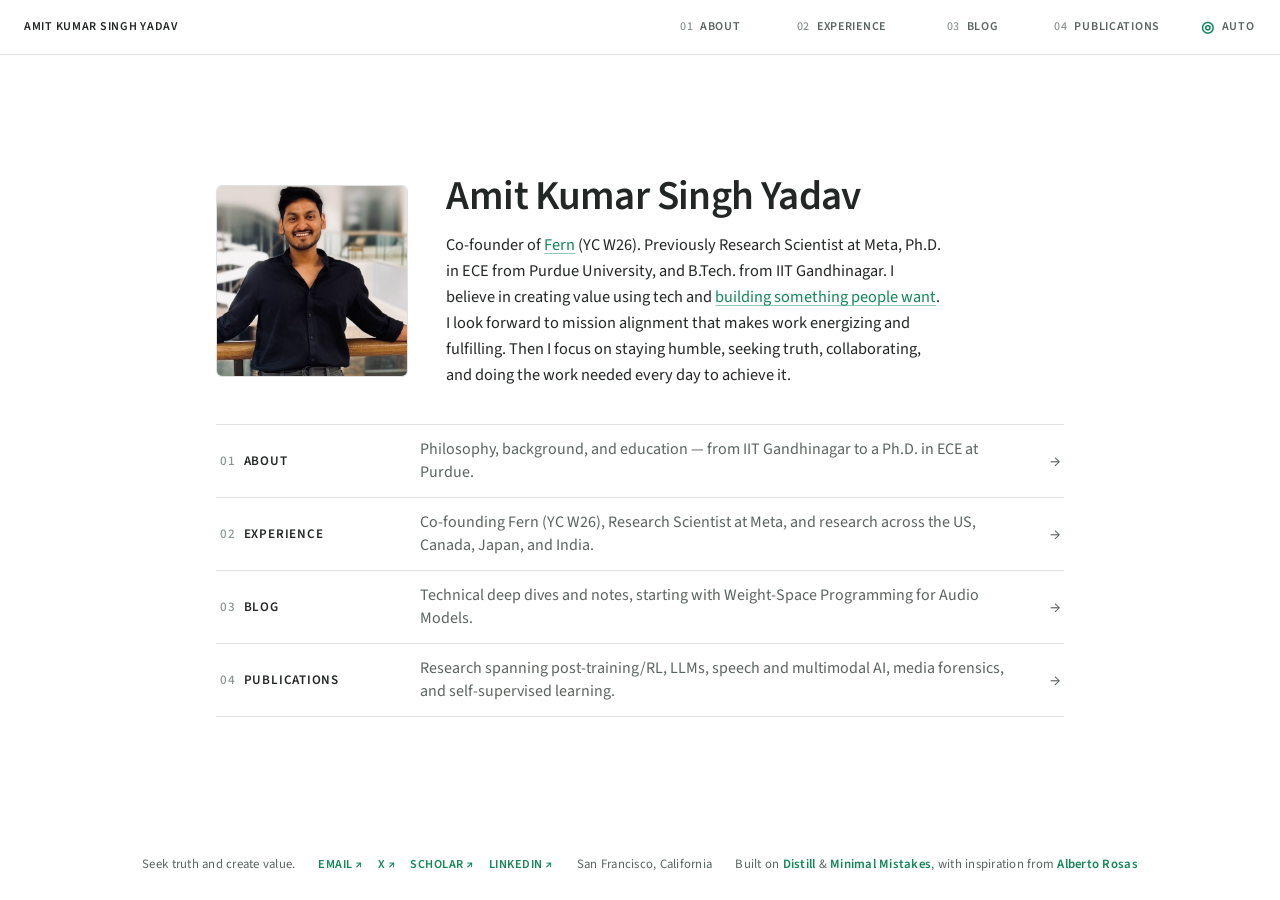
==== index.html @ 8ff2a00b "Update footer credit to Distill & Minimal Mistakes with inspiration from Alberto Rosas" ====
<!DOCTYPE html>
<html lang="en">
<head>
  <meta charset="UTF-8">
  <meta name="viewport" content="width=device-width, initial-scale=1">
  <title>Amit Kumar Singh Yadav</title>
  <meta name="description" content="Co-founder of Fern (YC W26). Previously Research Scientist at Meta, Ph.D. in ECE from Purdue University, and B.Tech. from IIT Gandhinagar.">
  <link rel="preconnect" href="https://fonts.googleapis.com">
  <link rel="preconnect" href="https://fonts.gstatic.com" crossorigin>
  <link rel="stylesheet" href="https://fonts.googleapis.com/css2?family=Source+Sans+3:ital,wght@0,300..700;1,300..700&display=swap">
  <link rel="stylesheet" href="/assets/site.css?v=8">
  <script>
    (() => {
      const root = document.documentElement;
      try {
        localStorage.removeItem('amit-theme');
        localStorage.removeItem('theme');
        const stored = sessionStorage.getItem('amit-theme-mode');
        const mode = stored === 'light' || stored === 'dark' ? stored : 'auto';
        const theme = mode === 'auto'
          ? matchMedia('(prefers-color-scheme: dark)').matches ? 'dark' : 'light'
          : mode;
        root.dataset.theme = theme;
        root.dataset.themeMode = mode;
        root.style.colorScheme = theme;
      } catch (_) {
        const theme = matchMedia('(prefers-color-scheme: dark)').matches ? 'dark' : 'light';
        root.dataset.theme = theme;
        root.dataset.themeMode = 'auto';
      }
      const h = location.hash;
      if (h === '#about' || h === '#education') location.replace('/about/' + (h === '#education' ? '#education' : ''));
      else if (h === '#experience') location.replace('/experience/');
      else if (h === '#blog') location.replace('/blog/');
      else if (h === '#publications') location.replace('/publications/');
    })();
  </script>
</head>
<body>
  <a class="skip-link" href="#main-content">Skip to content</a>

  <main id="main-content" class="home-page">
    <nav class="in-page-nav" aria-label="Primary navigation">
      <div class="nav-index-slot">
        <span>AMIT KUMAR SINGH YADAV</span>
      </div>
      <div class="in-page-links">
        <a href="/about/"><span>01</span> ABOUT</a>
        <a href="/experience/"><span>02</span> EXPERIENCE</a>
        <a href="/blog/"><span>03</span> BLOG</a>
        <a href="/publications/"><span>04</span> PUBLICATIONS</a>
      </div>
      <button class="theme-toggle" id="theme-toggle" type="button" aria-label="Choose color theme (Auto, Light, Dark)">
        <span aria-hidden="true">◎</span>
        <span id="theme-label">AUTO</span>
      </button>
    </nav>

    <section class="home-hero">
      <div class="home-hero-copy">
        <div class="home-hero-top">
          <img class="home-portrait" src="/images/profile.jpg" alt="Amit Kumar Singh Yadav" width="600" height="600">
          <div class="home-hero-intro">
            <h1>Amit Kumar Singh Yadav</h1>
            <p>
              Co-founder of <a href="https://www.fern.bot" target="_blank" rel="noreferrer">Fern</a> (YC W26). Previously Research Scientist at Meta, Ph.D. in ECE from Purdue University, and B.Tech. from IIT Gandhinagar. I believe in creating value using tech and <a href="https://www.ycombinator.com/library/8g-how-to-get-startup-ideas" target="_blank" rel="noreferrer">building something people want</a>. I look forward to mission alignment that makes work energizing and fulfilling. Then I focus on staying humble, seeking truth, collaborating, and doing the work needed every day to achieve it.
            </p>
          </div>
        </div>

        <nav class="home-link-list" aria-label="Explore the site">
          <a href="/about/">
            <span class="home-link-title"><span>01</span> ABOUT</span>
            <span class="home-link-description">Philosophy, background, and education — from IIT Gandhinagar to a Ph.D. in ECE at Purdue.</span>
            <span class="home-link-arrow" aria-hidden="true">→</span>
          </a>
          <a href="/experience/">
            <span class="home-link-title"><span>02</span> EXPERIENCE</span>
            <span class="home-link-description">Co-founding Fern (YC W26), Research Scientist at Meta, and research across the US, Canada, Japan, and India.</span>
            <span class="home-link-arrow" aria-hidden="true">→</span>
          </a>
          <a href="/blog/">
            <span class="home-link-title"><span>03</span> BLOG</span>
            <span class="home-link-description">Technical deep dives and notes, starting with Weight-Space Programming for Audio Models.</span>
            <span class="home-link-arrow" aria-hidden="true">→</span>
          </a>
          <a href="/publications/">
            <span class="home-link-title"><span>04</span> PUBLICATIONS</span>
            <span class="home-link-description">Research spanning post-training/RL, LLMs, speech and multimodal AI, media forensics, and self-supervised learning.</span>
            <span class="home-link-arrow" aria-hidden="true">→</span>
          </a>
        </nav>
      </div>
    </section>
  </main>

  <footer class="site-footer">
    <span class="footer-statement">Seek truth and create value.</span>
    <div class="footer-socials">
      <a href="mailto:yadav48@purdue.edu">Email ↗</a>
      <a href="https://x.com/aksy_99" target="_blank" rel="noreferrer">X ↗</a>
      <a href="https://scholar.google.com/citations?hl=en&amp;user=-HZEXt0AAAAJ&amp;view_op=list_works&amp;sortby=pubdate" target="_blank" rel="noreferrer">Scholar ↗</a>
      <a href="https://www.linkedin.com/in/amit-kumar-singh-yadav/" target="_blank" rel="noreferrer">LinkedIn ↗</a>
    </div>
    <span class="footer-location">San Francisco, California</span>
    <span class="footer-credit">Built on <a href="https://distill.pub/" target="_blank" rel="noreferrer">Distill</a> &amp; <a href="https://mademistakes.com/work/minimal-mistakes-jekyll-theme/" target="_blank" rel="noreferrer">Minimal Mistakes</a>, with inspiration from <a href="https://rosasalberto.com/" target="_blank" rel="noreferrer">Alberto Rosas</a></span>
  </footer>

  <script src="/assets/site.js?v=5"></script>
</body>
</html>
---- assets/site.css ----
:root {
  --surface: #ffffff;
  --surface-subtle: #f7f9f8;
  --text: #222624;
  --muted: #5a645f;
  --muted-soft: #8a948f;
  --line: rgba(0, 0, 0, 0.12);
  --line-strong: rgba(0, 0, 0, 0.22);
  --link: #118659;
  --link-hover: #0b6341;
  --link-text: #ffffff;
  --font-sans: 'Source Sans 3', 'Hiragino Sans', 'Hiragino Kaku Gothic ProN', 'Noto Sans JP', 'Lato', -apple-system, BlinkMacSystemFont, sans-serif;
}

[data-theme="dark"] {
  --surface: #0c0f0d;
  --surface-subtle: #131815;
  --text: #e9eeeb;
  --muted: #9aa6a0;
  --muted-soft: #66736c;
  --line: rgba(255, 255, 255, 0.13);
  --line-strong: rgba(255, 255, 255, 0.24);
  --link: #56cf96;
  --link-hover: #84e0b4;
  --link-text: #0c0f0d;
}

*, *::before, *::after {
  box-sizing: border-box;
  margin: 0;
  padding: 0;
}

html {
  scroll-behavior: smooth;
  background: var(--surface);
  min-width: 20rem;
  min-height: 100%;
}

body {
  background: var(--surface);
  color: var(--text);
  font-family: var(--font-sans);
  font-size: 17px;
  line-height: 1.58;
  min-height: 100svh;
  display: flex;
  flex-direction: column;
  text-rendering: optimizeLegibility;
  -webkit-font-smoothing: antialiased;
  transition: background-color 0.18s ease, color 0.18s ease;
  overflow-x: hidden;
}

body > main#main-content {
  flex: 1 0 auto;
  width: 100%;
}

::selection {
  background: rgba(17, 134, 89, 0.16);
  color: var(--text);
}

a {
  color: inherit;
  text-decoration: none;
}

button, a {
  -webkit-tap-highlight-color: transparent;
}

button {
  color: inherit;
  font: inherit;
}

:focus-visible {
  outline: 2px solid var(--link);
  outline-offset: 3px;
}

.skip-link {
  position: fixed;
  top: 0.5rem;
  left: 0.5rem;
  z-index: 999;
  background: var(--link);
  color: var(--link-text);
  font-family: var(--font-sans);
  font-size: 0.78rem;
  font-weight: 600;
  letter-spacing: 0.06em;
  text-transform: uppercase;
  padding: 0.6rem 0.85rem;
  transform: translateY(-150%);
}

.skip-link:focus {
  transform: translateY(0);
}

/* Uppercase Labels (Source Sans 3 with tabular numerals) */
.micro-label,
.in-page-nav,
.row-num,
.pub-index {
  font-family: var(--font-sans);
  font-variant-numeric: tabular-nums;
  letter-spacing: 0.06em;
  text-transform: uppercase;
  font-size: clamp(0.75rem, 0.8vw, 0.82rem);
  font-weight: 600;
  line-height: 1.4;
}

.micro-label,
.row-num,
.pub-index {
  color: var(--muted);
}

/* Top Navigation Bar */
.in-page-nav {
  position: sticky;
  top: 0;
  z-index: 30;
  background: var(--surface);
  border-bottom: 1px solid var(--line);
  display: grid;
  grid-template-columns: minmax(9rem, 1fr) auto 6.5rem;
  min-height: 3.4rem;
}

.nav-index-slot,
.in-page-links,
.theme-toggle {
  display: flex;
  align-items: center;
}

.nav-index-slot {
  padding: 0 1.5rem;
  color: var(--text);
}

.nav-index-slot a,
.in-page-links a {
  text-underline-offset: 0.25rem;
  text-decoration-color: transparent;
  text-decoration-thickness: 1px;
  transition: color 0.15s ease, text-decoration-color 0.15s ease;
}

.nav-index-slot a {
  display: flex;
  align-items: center;
  min-height: 3.4rem;
}

.in-page-links {
  align-self: stretch;
  align-items: stretch;
}

.in-page-links a {
  display: flex;
  align-items: center;
  justify-content: center;
  gap: 0.42rem;
  min-width: 8.2rem;
  min-height: 3.4rem;
  padding: 0 1rem;
  color: var(--muted);
}

.in-page-links a span {
  color: var(--muted-soft);
  font-weight: 500;
}

.in-page-links a[aria-current="page"] {
  color: var(--text);
  font-weight: 700;
}

.in-page-links a[aria-current="page"] span {
  color: var(--text);
}

.nav-index-slot a:hover,
.in-page-links a:hover,
.nav-index-slot a:focus-visible,
.in-page-links a:focus-visible {
  color: var(--link);
  text-decoration-line: underline;
  text-decoration-color: currentColor;
}

.in-page-links a:hover span,
.in-page-links a:focus-visible span {
  color: var(--link);
}

.theme-toggle {
  background: transparent;
  cursor: pointer;
  min-height: 3.4rem;
  font-family: var(--font-sans);
  font-weight: 600;
  letter-spacing: 0.06em;
  text-transform: uppercase;
  border: 0;
  justify-content: center;
  gap: 0.4rem;
  font-size: 0.75rem;
  color: var(--muted);
}

.theme-toggle > span:first-child {
  color: var(--link);
  font-size: 0.95rem;
}

.theme-toggle:hover,
.theme-toggle:focus-visible {
  color: var(--text);
}

/* =========================================================
   HOME PAGE (Single-Screen Clean Index with -> Rows)
   ========================================================= */
.home-page {
  display: flex;
  flex-direction: column;
  min-height: 0;
}

.home-hero {
  flex: 1 0 auto;
  display: flex;
  align-items: center;
  background: var(--surface);
}

.home-hero-copy {
  width: min(100%, 58rem);
  margin: 0 auto;
  padding: clamp(2rem, 4vw, 3.4rem) clamp(1.5rem, 3.5vw, 2.5rem);
}

.home-hero-top {
  display: grid;
  grid-template-columns: 12rem minmax(0, 1fr);
  gap: clamp(1.5rem, 3vw, 2.4rem);
  align-items: center;
}

.home-portrait {
  width: 12rem;
  height: 12rem;
  object-fit: cover;
  border-radius: 6px;
  border: 1px solid var(--line);
  display: block;
}

.home-hero-intro h1 {
  font-family: var(--font-sans);
  font-size: clamp(2.25rem, 3.2vw, 2.95rem);
  font-weight: 600;
  letter-spacing: -0.015em;
  line-height: 1.08;
}

.home-hero-intro > p {
  max-width: 62ch;
  margin-top: 0.85rem;
  font-size: clamp(1.02rem, 1.08vw, 1.1rem);
  font-weight: 400;
  line-height: 1.6;
  color: var(--text);
}

.home-hero-intro > p a,
.prose-link {
  color: var(--link);
  text-decoration: underline 1px rgba(17, 134, 89, 0.45);
  text-underline-offset: 3px;
  transition: color 0.15s ease;
}

[data-theme="dark"] .home-hero-intro > p a,
[data-theme="dark"] .prose-link {
  text-decoration-color: rgba(86, 207, 150, 0.45);
}

.home-hero-intro > p a:hover,
.prose-link:hover {
  color: var(--link-hover);
}

/* Horizontal -> Navigation Rows */
.home-link-list {
  width: 100%;
  margin-top: clamp(1.8rem, 2.8vw, 2.5rem);
  border-bottom: 1px solid var(--line);
}

.home-link-list a {
  display: grid;
  grid-template-columns: minmax(9.5rem, 11rem) minmax(0, 1fr) 1.25rem;
  align-items: center;
  gap: 1.5rem;
  min-height: 3.85rem;
  padding: 0.8rem 0.25rem;
  border-top: 1px solid var(--line);
  transition: color 0.15s ease;
}

.home-link-title {
  font-family: var(--font-sans);
  font-variant-numeric: tabular-nums;
  letter-spacing: 0.06em;
  text-transform: uppercase;
  font-size: 0.82rem;
  font-weight: 600;
  color: var(--text);
  display: inline-flex;
  align-items: center;
  gap: 0.5rem;
}

.home-link-title > span {
  color: var(--muted-soft);
  font-weight: 500;
}

.home-link-description {
  font-family: var(--font-sans);
  font-size: 1rem;
  font-weight: 400;
  line-height: 1.45;
  color: var(--muted);
  transition: color 0.15s ease;
}

.home-link-arrow {
  font-size: 1.05rem;
  color: var(--muted);
  justify-self: end;
  transition: transform 0.18s ease, color 0.18s ease;
}

.home-link-list a:hover .home-link-title,
.home-link-list a:focus-visible .home-link-title {
  color: var(--link);
}

.home-link-list a:hover .home-link-title > span,
.home-link-list a:focus-visible .home-link-title > span {
  color: var(--link);
}

.home-link-list a:hover .home-link-description,
.home-link-list a:focus-visible .home-link-description {
  color: var(--text);
}

.home-link-list a:hover .home-link-arrow,
.home-link-list a:focus-visible .home-link-arrow {
  color: var(--link);
  transform: translateX(4px);
}

/* =========================================================
   INNER PAGES (About, Experience, Blog, Publications)
   ========================================================= */
.inner-page {
  background: var(--surface);
}

.page-wrap {
  width: min(100%, 58rem);
  margin: 0 auto;
  padding: clamp(2.2rem, 4vw, 3.4rem) clamp(1.5rem, 3.5vw, 2.5rem) clamp(3rem, 5vw, 4.5rem);
}

.page-header {
  padding-bottom: 1.6rem;
  border-bottom: 1px solid var(--line);
}

.page-header h1 {
  font-family: var(--font-sans);
  font-size: clamp(2.2rem, 3.2vw, 2.85rem);
  font-weight: 600;
  letter-spacing: -0.015em;
  line-height: 1.12;
}

.page-header > p {
  max-width: 64ch;
  margin-top: 0.9rem;
  font-size: clamp(1.04rem, 1.1vw, 1.12rem);
  font-weight: 400;
  line-height: 1.62;
  color: var(--text);
}

.page-header > p a {
  color: var(--link);
  text-decoration: underline 1px rgba(17, 134, 89, 0.45);
  text-underline-offset: 3px;
}

[data-theme="dark"] .page-header > p a {
  text-decoration-color: rgba(86, 207, 150, 0.45);
}

/* Collapsible 3rd-person Bio Dropdown on About Page */
.bio-dropdown {
  margin-top: 1.25rem;
}

.bio-dropdown summary {
  cursor: pointer;
  list-style: none;
  display: inline-flex;
  align-items: center;
  gap: 0.45rem;
  font-size: 0.98rem;
  font-weight: 600;
  color: var(--link);
  user-select: none;
}

.bio-dropdown summary::-webkit-details-marker {
  display: none;
}

.bio-dropdown summary::before {
  content: "▸";
  display: inline-block;
  font-size: 0.9rem;
  transition: transform 0.15s ease;
}

.bio-dropdown[open] summary::before {
  transform: rotate(90deg);
}

.bio-dropdown summary:hover {
  color: var(--link-hover);
}

.bio-dropdown p {
  margin-top: 0.75rem;
  max-width: 65ch;
  font-size: 1.02rem;
  line-height: 1.64;
  color: var(--muted);
}

.bio-dropdown p a {
  color: var(--link);
  text-decoration: underline 1px rgba(17, 134, 89, 0.45);
  text-underline-offset: 3px;
}

/* Subsections & Clean Hairline Rows */
.sub-section {
  margin-top: 2.4rem;
}

.sub-section h2 {
  font-family: var(--font-sans);
  font-size: 1.35rem;
  font-weight: 600;
  letter-spacing: -0.01em;
  padding-bottom: 0.65rem;
  border-bottom: 1px solid var(--line);
  color: var(--text);
}

.clean-list {
  list-style: none;
}

.clean-row {
  display: grid;
  grid-template-columns: 2.4rem minmax(0, 1fr);
  gap: 0.5rem 1rem;
  align-items: baseline;
  padding: 1.15rem 0;
  border-bottom: 1px solid var(--line);
}

.clean-row:last-child {
  border-bottom: 0;
}

.row-top {
  display: flex;
  flex-wrap: wrap;
  justify-content: space-between;
  align-items: baseline;
  gap: 0.35rem 1rem;
}

.row-heading {
  font-size: 1.1rem;
  font-weight: 600;
  line-height: 1.35;
  color: var(--text);
}

.row-heading a {
  color: var(--text);
}

.row-heading a:hover {
  color: var(--link);
  text-decoration: underline 1px;
  text-underline-offset: 3px;
}

.row-location {
  font-size: 0.92rem;
  color: var(--muted);
}

.row-desc {
  margin-top: 0.25rem;
  font-size: 1rem;
  line-height: 1.58;
  color: var(--muted);
  max-width: 66ch;
}

.row-links {
  display: flex;
  flex-wrap: wrap;
  gap: 0.9rem;
  margin-top: 0.55rem;
}

.row-links a {
  font-size: 0.88rem;
  font-weight: 600;
  color: var(--link);
}

.row-links a:hover {
  color: var(--link-hover);
  text-decoration: underline 1px;
  text-underline-offset: 3px;
}

/* Publications Clean List */
.pub-group {
  margin-top: 2.2rem;
}

.pub-group h2 {
  font-size: 1.15rem;
  font-weight: 600;
  color: var(--text);
  padding-bottom: 0.6rem;
  border-bottom: 1px solid var(--line);
}

.pub-list {
  list-style: none;
}

.pub-row {
  display: grid;
  grid-template-columns: 2.4rem minmax(0, 1fr) auto;
  gap: 0.45rem 1.15rem;
  align-items: baseline;
  padding: 0.9rem 0;
  border-bottom: 1px solid var(--line);
}

.pub-row:last-child {
  border-bottom: 0;
}

.pub-title {
  font-size: 1.02rem;
  font-weight: 600;
  line-height: 1.42;
  color: var(--text);
}

.pub-title a:hover {
  color: var(--link);
  text-decoration: underline 1px;
  text-underline-offset: 3px;
}

.pub-authors {
  margin-top: 0.18rem;
  font-size: 0.93rem;
  line-height: 1.48;
  color: var(--muted);
}

.pub-links {
  display: flex;
  gap: 0.75rem;
  white-space: nowrap;
}

.pub-links a {
  font-size: 0.82rem;
  font-weight: 600;
  color: var(--link);
}

.pub-links a:hover {
  color: var(--link-hover);
  text-decoration: underline 1px;
  text-underline-offset: 3px;
}

.subtle-note {
  margin-top: 1.5rem;
  font-size: 0.94rem;
  color: var(--muted);
}

/* =========================================================
   SITE FOOTER
   ========================================================= */
.site-footer {
  background: var(--surface);
  min-height: 4rem;
  color: var(--text);
  display: flex;
  flex-wrap: wrap;
  align-items: center;
  justify-content: center;
  gap: 0.6rem clamp(1rem, 1.8vw, 1.9rem);
  padding: 0.9rem 1.25rem 1.25rem;
}

.footer-statement,
.footer-location,
.footer-credit {
  color: var(--muted);
  font-family: var(--font-sans);
  letter-spacing: 0.02em;
  white-space: nowrap;
  font-size: clamp(0.8rem, 0.84vw, 0.88rem);
  font-weight: 400;
  line-height: 1.4;
}

.footer-credit a {
  color: var(--link);
  font-weight: 600;
}

.footer-credit a:hover,
.footer-credit a:focus-visible {
  color: var(--link-hover);
  text-decoration: underline 1px;
  text-underline-offset: 3px;
}

.footer-socials {
  display: flex;
  align-items: center;
  justify-content: center;
  gap: clamp(0.65rem, 1.1vw, 1.1rem);
  white-space: nowrap;
}

.footer-socials a {
  color: var(--link);
  font-family: var(--font-sans);
  font-weight: 600;
  letter-spacing: 0.04em;
  text-transform: uppercase;
  border-bottom: 1px solid transparent;
  font-size: clamp(0.76rem, 0.8vw, 0.84rem);
}

.footer-socials a:hover,
.footer-socials a:focus-visible {
  color: var(--link-hover);
  border-bottom-color: currentColor;
}

/* =========================================================
   RESPONSIVE BREAKPOINTS
   ========================================================= */
@media (max-width: 64rem) {
  .in-page-nav {
    grid-template-columns: 1fr 6.2rem;
  }

  .nav-index-slot {
    grid-column: 1;
  }

  .theme-toggle {
    grid-area: 1 / 2;
  }

  .in-page-links {
    border-top: 1px solid var(--line);
    grid-column: 1 / -1;
    display: grid;
    grid-template-columns: repeat(4, 1fr);
  }

  .in-page-links a {
    min-width: 0;
    min-height: 3rem;
    padding: 0 0.5rem;
  }
}

@media (max-width: 52rem) {
  .home-hero-top {
    grid-template-columns: 1fr;
    gap: 1.25rem;
  }

  .home-portrait {
    width: 9.5rem;
    height: 9.5rem;
  }

  .pub-row {
    grid-template-columns: 2.2rem minmax(0, 1fr);
  }

  .pub-links {
    grid-column: 2;
  }
}

@media (max-width: 44rem) {
  .home-link-list a {
    grid-template-columns: 7.6rem minmax(0, 1fr) 1rem;
    gap: 0.75rem;
    padding: 0.75rem 0.1rem;
  }

  .home-link-title {
    font-size: 0.75rem;
    gap: 0.35rem;
  }

  .home-link-description {
    font-size: 0.92rem;
  }

  .in-page-links a {
    flex-direction: column;
    gap: 0.05rem;
    font-size: 0.68rem;
  }

  .footer-separator {
    display: none;
  }

  .site-footer {
    padding: 1.2rem 0.85rem;
    gap: 0.55rem 0.9rem;
  }
}
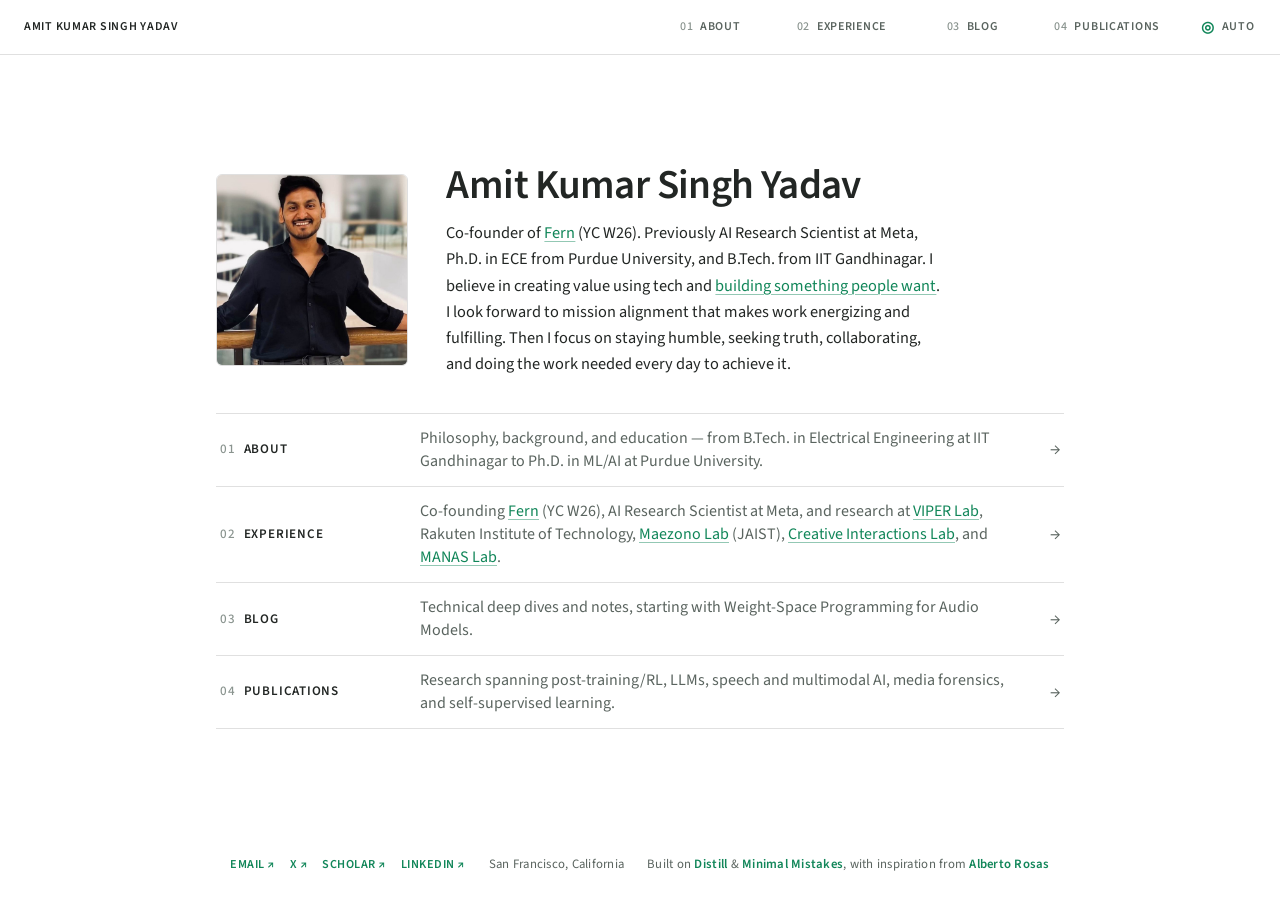
==== commit 3b2ce24f: "Refine homepage About/Experience summaries with lab links, inline 3rd-person bio on About, remove GP" ====
--- a/index.html
+++ b/index.html
@@ -4,11 +4,11 @@
   <meta charset="UTF-8">
   <meta name="viewport" content="width=device-width, initial-scale=1">
   <title>Amit Kumar Singh Yadav</title>
-  <meta name="description" content="Co-founder of Fern (YC W26). Previously Research Scientist at Meta, Ph.D. in ECE from Purdue University, and B.Tech. from IIT Gandhinagar.">
+  <meta name="description" content="Co-founder of Fern (YC W26). Previously AI Research Scientist at Meta, Ph.D. in ECE from Purdue University, and B.Tech. from IIT Gandhinagar.">
   <link rel="preconnect" href="https://fonts.googleapis.com">
   <link rel="preconnect" href="https://fonts.gstatic.com" crossorigin>
   <link rel="stylesheet" href="https://fonts.googleapis.com/css2?family=Source+Sans+3:ital,wght@0,300..700;1,300..700&display=swap">
-  <link rel="stylesheet" href="/assets/site.css?v=8">
+  <link rel="stylesheet" href="/assets/site.css?v=9">
   <script>
     (() => {
       const root = document.documentElement;
@@ -63,7 +63,7 @@
           <div class="home-hero-intro">
             <h1>Amit Kumar Singh Yadav</h1>
             <p>
-              Co-founder of <a href="https://www.fern.bot" target="_blank" rel="noreferrer">Fern</a> (YC W26). Previously Research Scientist at Meta, Ph.D. in ECE from Purdue University, and B.Tech. from IIT Gandhinagar. I believe in creating value using tech and <a href="https://www.ycombinator.com/library/8g-how-to-get-startup-ideas" target="_blank" rel="noreferrer">building something people want</a>. I look forward to mission alignment that makes work energizing and fulfilling. Then I focus on staying humble, seeking truth, collaborating, and doing the work needed every day to achieve it.
+              Co-founder of <a href="https://www.fern.bot" target="_blank" rel="noreferrer">Fern</a> (YC W26). Previously AI Research Scientist at Meta, Ph.D. in ECE from Purdue University, and B.Tech. from IIT Gandhinagar. I believe in creating value using tech and <a href="https://www.ycombinator.com/library/8g-how-to-get-startup-ideas" target="_blank" rel="noreferrer">building something people want</a>. I look forward to mission alignment that makes work energizing and fulfilling. Then I focus on staying humble, seeking truth, collaborating, and doing the work needed every day to achieve it.
             </p>
           </div>
         </div>
@@ -71,14 +71,14 @@
         <nav class="home-link-list" aria-label="Explore the site">
           <a href="/about/">
             <span class="home-link-title"><span>01</span> ABOUT</span>
-            <span class="home-link-description">Philosophy, background, and education — from IIT Gandhinagar to a Ph.D. in ECE at Purdue.</span>
+            <span class="home-link-description">Philosophy, background, and education — from B.Tech. in Electrical Engineering at IIT Gandhinagar to Ph.D. in ML/AI at Purdue University.</span>
             <span class="home-link-arrow" aria-hidden="true">→</span>
           </a>
-          <a href="/experience/">
-            <span class="home-link-title"><span>02</span> EXPERIENCE</span>
-            <span class="home-link-description">Co-founding Fern (YC W26), Research Scientist at Meta, and research across the US, Canada, Japan, and India.</span>
-            <span class="home-link-arrow" aria-hidden="true">→</span>
-          </a>
+          <div class="home-link-row" data-href="/experience/" role="link" tabindex="0">
+            <a class="home-link-title" href="/experience/"><span>02</span> EXPERIENCE</a>
+            <span class="home-link-description">Co-founding <a href="https://www.fern.bot" target="_blank" rel="noreferrer">Fern</a> (YC W26), AI Research Scientist at Meta, and research at <a href="https://engineering.purdue.edu/~ace/" target="_blank" rel="noreferrer">VIPER Lab</a>, Rakuten Institute of Technology, <a href="https://www.jaist.ac.jp/is/labs/maezono-lab/" target="_blank" rel="noreferrer">Maezono Lab</a> (JAIST), <a href="https://cil.csit.carleton.ca/" target="_blank" rel="noreferrer">Creative Interactions Lab</a>, and <a href="https://sites.google.com/view/nitinkhanna/home" target="_blank" rel="noreferrer">MANAS Lab</a>.</span>
+            <a class="home-link-arrow" href="/experience/" aria-label="Experience">→</a>
+          </div>
           <a href="/blog/">
             <span class="home-link-title"><span>03</span> BLOG</span>
             <span class="home-link-description">Technical deep dives and notes, starting with Weight-Space Programming for Audio Models.</span>
@@ -95,7 +95,6 @@
   </main>
 
   <footer class="site-footer">
-    <span class="footer-statement">Seek truth and create value.</span>
     <div class="footer-socials">
       <a href="mailto:yadav48@purdue.edu">Email ↗</a>
       <a href="https://x.com/aksy_99" target="_blank" rel="noreferrer">X ↗</a>
@@ -106,6 +105,6 @@
     <span class="footer-credit">Built on <a href="https://distill.pub/" target="_blank" rel="noreferrer">Distill</a> &amp; <a href="https://mademistakes.com/work/minimal-mistakes-jekyll-theme/" target="_blank" rel="noreferrer">Minimal Mistakes</a>, with inspiration from <a href="https://rosasalberto.com/" target="_blank" rel="noreferrer">Alberto Rosas</a></span>
   </footer>
 
-  <script src="/assets/site.js?v=5"></script>
+  <script src="/assets/site.js?v=9"></script>
 </body>
 </html>
--- a/assets/site.css
+++ b/assets/site.css
@@ -309,7 +309,8 @@
   border-bottom: 1px solid var(--line);
 }
 
-.home-link-list a {
+.home-link-list > a,
+.home-link-list > .home-link-row {
   display: grid;
   grid-template-columns: minmax(9.5rem, 11rem) minmax(0, 1fr) 1.25rem;
   align-items: center;
@@ -317,6 +318,7 @@
   min-height: 3.85rem;
   padding: 0.8rem 0.25rem;
   border-top: 1px solid var(--line);
+  cursor: pointer;
   transition: color 0.15s ease;
 }
 
@@ -347,6 +349,21 @@
   transition: color 0.15s ease;
 }
 
+.home-link-description a {
+  color: var(--link);
+  text-decoration: underline 1px rgba(17, 134, 89, 0.45);
+  text-underline-offset: 3px;
+  transition: color 0.15s ease;
+}
+
+[data-theme="dark"] .home-link-description a {
+  text-decoration-color: rgba(86, 207, 150, 0.45);
+}
+
+.home-link-description a:hover {
+  color: var(--link-hover);
+}
+
 .home-link-arrow {
   font-size: 1.05rem;
   color: var(--muted);
@@ -354,23 +371,31 @@
   transition: transform 0.18s ease, color 0.18s ease;
 }
 
-.home-link-list a:hover .home-link-title,
-.home-link-list a:focus-visible .home-link-title {
-  color: var(--link);
-}
-
-.home-link-list a:hover .home-link-title > span,
-.home-link-list a:focus-visible .home-link-title > span {
-  color: var(--link);
-}
-
-.home-link-list a:hover .home-link-description,
-.home-link-list a:focus-visible .home-link-description {
-  color: var(--text);
-}
-
-.home-link-list a:hover .home-link-arrow,
-.home-link-list a:focus-visible .home-link-arrow {
+.home-link-list > a:hover .home-link-title,
+.home-link-list > a:focus-visible .home-link-title,
+.home-link-list > .home-link-row:hover .home-link-title,
+.home-link-list > .home-link-row:focus-visible .home-link-title {
+  color: var(--link);
+}
+
+.home-link-list > a:hover .home-link-title > span,
+.home-link-list > a:focus-visible .home-link-title > span,
+.home-link-list > .home-link-row:hover .home-link-title > span,
+.home-link-list > .home-link-row:focus-visible .home-link-title > span {
+  color: var(--link);
+}
+
+.home-link-list > a:hover .home-link-description,
+.home-link-list > a:focus-visible .home-link-description,
+.home-link-list > .home-link-row:hover .home-link-description,
+.home-link-list > .home-link-row:focus-visible .home-link-description {
+  color: var(--text);
+}
+
+.home-link-list > a:hover .home-link-arrow,
+.home-link-list > a:focus-visible .home-link-arrow,
+.home-link-list > .home-link-row:hover .home-link-arrow,
+.home-link-list > .home-link-row:focus-visible .home-link-arrow {
   color: var(--link);
   transform: translateX(4px);
 }
@@ -747,7 +772,8 @@
 }
 
 @media (max-width: 44rem) {
-  .home-link-list a {
+  .home-link-list > a,
+  .home-link-list > .home-link-row {
     grid-template-columns: 7.6rem minmax(0, 1fr) 1rem;
     gap: 0.75rem;
     padding: 0.75rem 0.1rem;
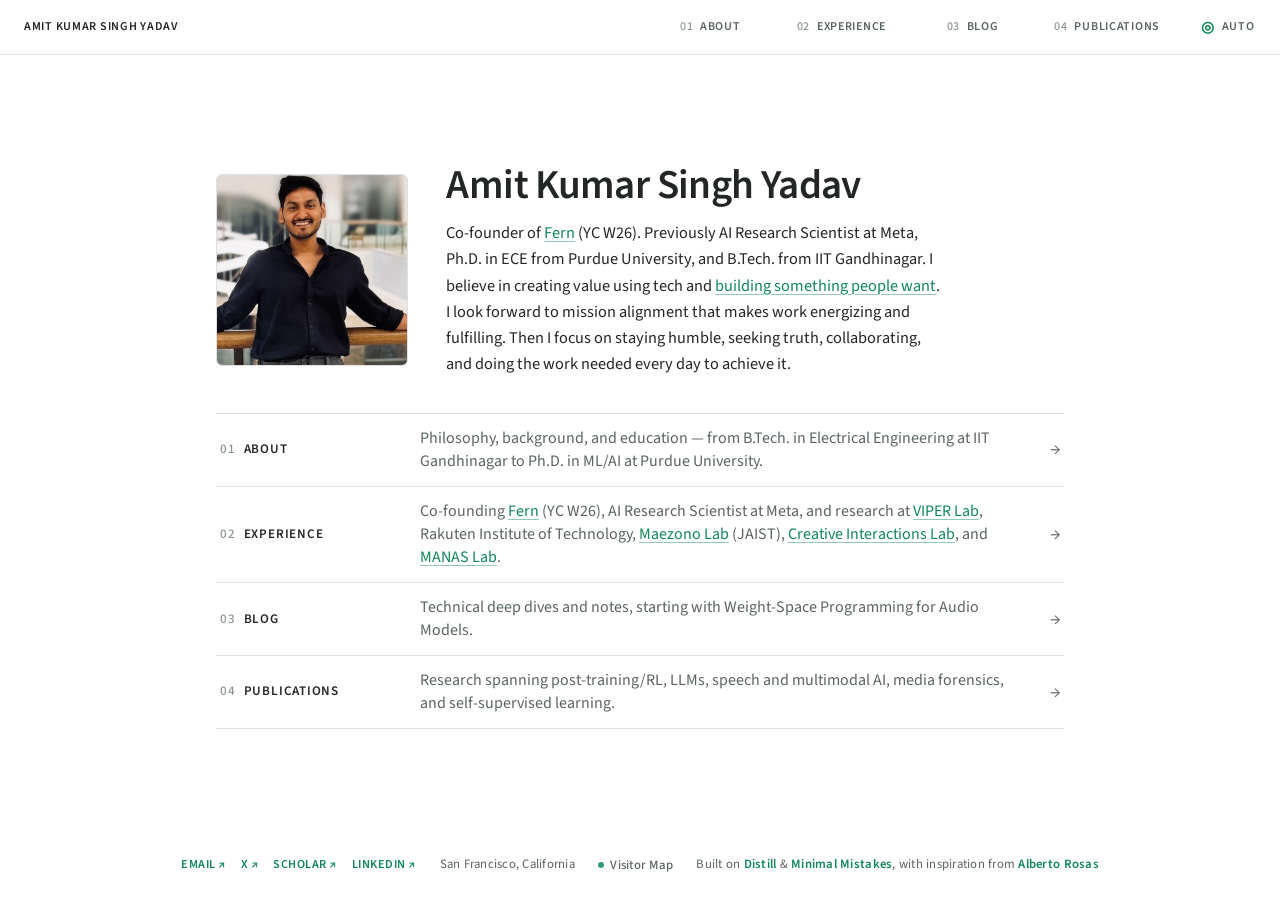
==== commit fff68dfd: "Add minimal blog back-link, Giscus reactions & comments, and site-wide live visit counter with world" ====
--- a/index.html
+++ b/index.html
@@ -8,7 +8,7 @@
   <link rel="preconnect" href="https://fonts.googleapis.com">
   <link rel="preconnect" href="https://fonts.gstatic.com" crossorigin>
   <link rel="stylesheet" href="https://fonts.googleapis.com/css2?family=Source+Sans+3:ital,wght@0,300..700;1,300..700&display=swap">
-  <link rel="stylesheet" href="/assets/site.css?v=9">
+  <link rel="stylesheet" href="/assets/site.css?v=11">
   <script>
     (() => {
       const root = document.documentElement;
@@ -76,7 +76,7 @@
           </a>
           <div class="home-link-row" data-href="/experience/" role="link" tabindex="0">
             <a class="home-link-title" href="/experience/"><span>02</span> EXPERIENCE</a>
-            <span class="home-link-description">Co-founding <a href="https://www.fern.bot" target="_blank" rel="noreferrer">Fern</a> (YC W26), AI Research Scientist at Meta, and research at <a href="https://engineering.purdue.edu/~ace/" target="_blank" rel="noreferrer">VIPER Lab</a>, Rakuten Institute of Technology, <a href="https://www.jaist.ac.jp/is/labs/maezono-lab/" target="_blank" rel="noreferrer">Maezono Lab</a> (JAIST), <a href="https://cil.csit.carleton.ca/" target="_blank" rel="noreferrer">Creative Interactions Lab</a>, and <a href="https://sites.google.com/view/nitinkhanna/home" target="_blank" rel="noreferrer">MANAS Lab</a>.</span>
+            <span class="home-link-description">Co-founding <a href="https://www.fern.bot" target="_blank" rel="noreferrer">Fern</a> (YC W26), AI Research Scientist at Meta, and research at <a href="https://engineering.purdue.edu/~ips/" target="_blank" rel="noreferrer">VIPER Lab</a>, Rakuten Institute of Technology, <a href="https://www.jaist.ac.jp/is/labs/hongo-lab/homepage2025/index.html" target="_blank" rel="noreferrer">Maezono Lab</a> (JAIST), <a href="https://cil.csit.carleton.ca/" target="_blank" rel="noreferrer">Creative Interactions Lab</a>, and <a href="https://sites.google.com/view/nitinkhanna/home" target="_blank" rel="noreferrer">MANAS Lab</a>.</span>
             <a class="home-link-arrow" href="/experience/" aria-label="Experience">→</a>
           </div>
           <a href="/blog/">
@@ -102,9 +102,13 @@
       <a href="https://www.linkedin.com/in/amit-kumar-singh-yadav/" target="_blank" rel="noreferrer">LinkedIn ↗</a>
     </div>
     <span class="footer-location">San Francisco, California</span>
+    <button class="footer-visits" id="visitor-map-btn" type="button" aria-label="Open visitor map and stats">
+      <span class="visits-dot" aria-hidden="true"></span>
+      <span id="site-visits-label">Visitor Map</span>
+    </button>
     <span class="footer-credit">Built on <a href="https://distill.pub/" target="_blank" rel="noreferrer">Distill</a> &amp; <a href="https://mademistakes.com/work/minimal-mistakes-jekyll-theme/" target="_blank" rel="noreferrer">Minimal Mistakes</a>, with inspiration from <a href="https://rosasalberto.com/" target="_blank" rel="noreferrer">Alberto Rosas</a></span>
   </footer>
 
-  <script src="/assets/site.js?v=9"></script>
+  <script src="/assets/site.js?v=11"></script>
 </body>
 </html>
--- a/assets/site.css
+++ b/assets/site.css
@@ -546,6 +546,10 @@
   color: var(--text);
 }
 
+.row-heading a.prose-link {
+  color: var(--link);
+}
+
 .row-heading a:hover {
   color: var(--link);
   text-decoration: underline 1px;
@@ -697,6 +701,151 @@
   text-underline-offset: 3px;
 }
 
+.footer-visits {
+  display: inline-flex;
+  align-items: center;
+  gap: 0.4rem;
+  background: transparent;
+  border: 0;
+  cursor: pointer;
+  color: var(--muted);
+  font-family: var(--font-sans);
+  font-size: clamp(0.8rem, 0.84vw, 0.88rem);
+  font-weight: 500;
+  letter-spacing: 0.02em;
+  white-space: nowrap;
+  font-variant-numeric: tabular-nums;
+  transition: color 0.15s ease;
+}
+
+.footer-visits:hover,
+.footer-visits:focus-visible {
+  color: var(--link);
+}
+
+.visits-dot {
+  width: 6px;
+  height: 6px;
+  border-radius: 50%;
+  background: var(--link);
+  display: inline-block;
+  opacity: 0.85;
+}
+
+/* Visitor Map Modal */
+.vmap-backdrop {
+  position: fixed;
+  inset: 0;
+  z-index: 200;
+  background: rgba(0, 0, 0, 0.46);
+  backdrop-filter: blur(3px);
+  display: flex;
+  align-items: center;
+  justify-content: center;
+  padding: 1.25rem;
+}
+
+.vmap-backdrop[hidden] {
+  display: none !important;
+}
+
+.vmap-dialog {
+  width: min(100%, 44rem);
+  background: var(--surface);
+  color: var(--text);
+  border: 1px solid var(--line-strong);
+  border-radius: 8px;
+  padding: 1.25rem 1.4rem 1.35rem;
+  box-shadow: 0 18px 48px rgba(0, 0, 0, 0.28);
+}
+
+.vmap-head {
+  display: flex;
+  align-items: center;
+  justify-content: space-between;
+  gap: 1rem;
+  padding-bottom: 0.85rem;
+  border-bottom: 1px solid var(--line);
+}
+
+.vmap-head h2 {
+  font-size: 1.15rem;
+  font-weight: 600;
+  letter-spacing: -0.01em;
+}
+
+.vmap-close {
+  background: transparent;
+  border: 0;
+  cursor: pointer;
+  color: var(--muted);
+  font-size: 1.35rem;
+  line-height: 1;
+  padding: 0.15rem 0.4rem;
+}
+
+.vmap-close:hover {
+  color: var(--text);
+}
+
+.vmap-stats {
+  display: grid;
+  grid-template-columns: repeat(3, minmax(0, 1fr));
+  gap: 0.75rem;
+  margin-top: 0.95rem;
+}
+
+.vmap-stat {
+  padding: 0.65rem 0.8rem;
+  border: 1px solid var(--line);
+  border-radius: 6px;
+  background: var(--surface-subtle);
+}
+
+.vmap-stat-label {
+  display: block;
+  font-size: 0.74rem;
+  font-weight: 600;
+  letter-spacing: 0.05em;
+  text-transform: uppercase;
+  color: var(--muted);
+}
+
+.vmap-stat-val {
+  display: block;
+  margin-top: 0.15rem;
+  font-size: 1.3rem;
+  font-weight: 600;
+  font-variant-numeric: tabular-nums;
+  color: var(--text);
+}
+
+.vmap-canvas-wrap {
+  margin-top: 0.95rem;
+  border: 1px solid var(--line);
+  border-radius: 6px;
+  background: var(--surface-subtle);
+  overflow: hidden;
+  position: relative;
+}
+
+.vmap-canvas-wrap canvas {
+  display: block;
+  width: 100%;
+  height: auto;
+  aspect-ratio: 2 / 1;
+}
+
+.vmap-caption {
+  margin-top: 0.7rem;
+  display: flex;
+  flex-wrap: wrap;
+  justify-content: space-between;
+  gap: 0.4rem 1rem;
+  font-size: 0.84rem;
+  color: var(--muted);
+}
+
 .footer-socials {
   display: flex;
   align-items: center;
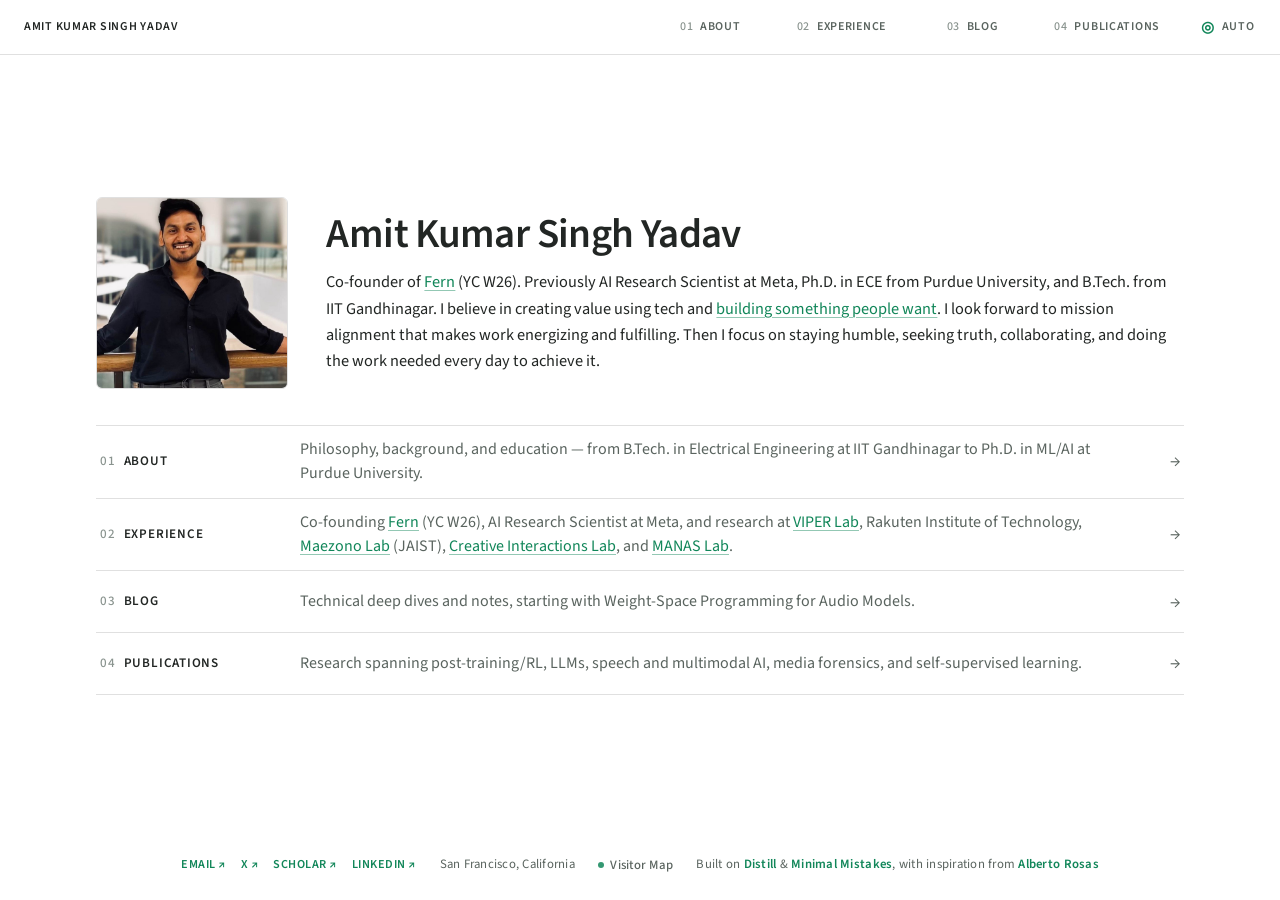
==== commit 0249f009: "Widen page container to 74rem and remove narrow 64ch paragraph caps so content uses full column widt" ====
--- a/index.html
+++ b/index.html
@@ -8,7 +8,7 @@
   <link rel="preconnect" href="https://fonts.googleapis.com">
   <link rel="preconnect" href="https://fonts.gstatic.com" crossorigin>
   <link rel="stylesheet" href="https://fonts.googleapis.com/css2?family=Source+Sans+3:ital,wght@0,300..700;1,300..700&display=swap">
-  <link rel="stylesheet" href="/assets/site.css?v=11">
+  <link rel="stylesheet" href="/assets/site.css?v=12">
   <script>
     (() => {
       const root = document.documentElement;
--- a/assets/site.css
+++ b/assets/site.css
@@ -246,9 +246,9 @@
 }
 
 .home-hero-copy {
-  width: min(100%, 58rem);
+  width: min(100%, 74rem);
   margin: 0 auto;
-  padding: clamp(2rem, 4vw, 3.4rem) clamp(1.5rem, 3.5vw, 2.5rem);
+  padding: clamp(2rem, 4vw, 3.4rem) clamp(1.5rem, 4vw, 3rem);
 }
 
 .home-hero-top {
@@ -276,7 +276,6 @@
 }
 
 .home-hero-intro > p {
-  max-width: 62ch;
   margin-top: 0.85rem;
   font-size: clamp(1.02rem, 1.08vw, 1.1rem);
   font-weight: 400;
@@ -408,9 +407,9 @@
 }
 
 .page-wrap {
-  width: min(100%, 58rem);
+  width: min(100%, 74rem);
   margin: 0 auto;
-  padding: clamp(2.2rem, 4vw, 3.4rem) clamp(1.5rem, 3.5vw, 2.5rem) clamp(3rem, 5vw, 4.5rem);
+  padding: clamp(2.2rem, 4vw, 3.4rem) clamp(1.5rem, 4vw, 3rem) clamp(3rem, 5vw, 4.5rem);
 }
 
 .page-header {
@@ -427,7 +426,6 @@
 }
 
 .page-header > p {
-  max-width: 64ch;
   margin-top: 0.9rem;
   font-size: clamp(1.04rem, 1.1vw, 1.12rem);
   font-weight: 400;
@@ -483,7 +481,6 @@
 
 .bio-dropdown p {
   margin-top: 0.75rem;
-  max-width: 65ch;
   font-size: 1.02rem;
   line-height: 1.64;
   color: var(--muted);
@@ -566,7 +563,6 @@
   font-size: 1rem;
   line-height: 1.58;
   color: var(--muted);
-  max-width: 66ch;
 }
 
 .row-links {
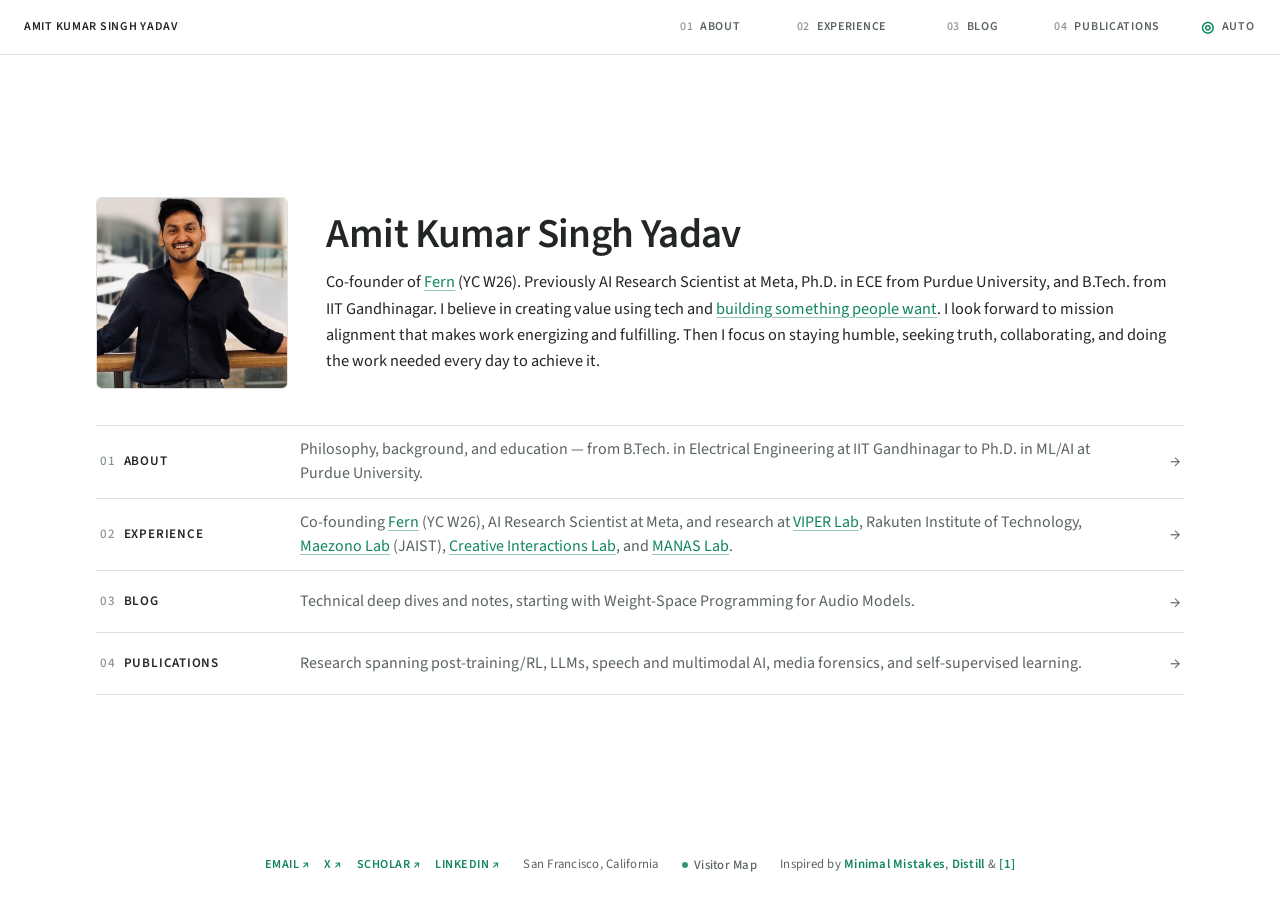
==== commit 02c00fea: "Replace blog back-link with unified 00 INDEX..04 PUBLICATIONS top bar; shorten template credit with " ====
--- a/index.html
+++ b/index.html
@@ -106,7 +106,7 @@
       <span class="visits-dot" aria-hidden="true"></span>
       <span id="site-visits-label">Visitor Map</span>
     </button>
-    <span class="footer-credit">Built on <a href="https://distill.pub/" target="_blank" rel="noreferrer">Distill</a> &amp; <a href="https://mademistakes.com/work/minimal-mistakes-jekyll-theme/" target="_blank" rel="noreferrer">Minimal Mistakes</a>, with inspiration from <a href="https://rosasalberto.com/" target="_blank" rel="noreferrer">Alberto Rosas</a></span>
+    <span class="footer-credit">Inspired by <a href="https://mademistakes.com/work/minimal-mistakes-jekyll-theme/" target="_blank" rel="noreferrer">Minimal Mistakes</a>, <a href="https://distill.pub/" target="_blank" rel="noreferrer">Distill</a> &amp; <a href="https://rosasalberto.com/" target="_blank" rel="noreferrer">[1]</a></span>
   </footer>
 
   <script src="/assets/site.js?v=11"></script>
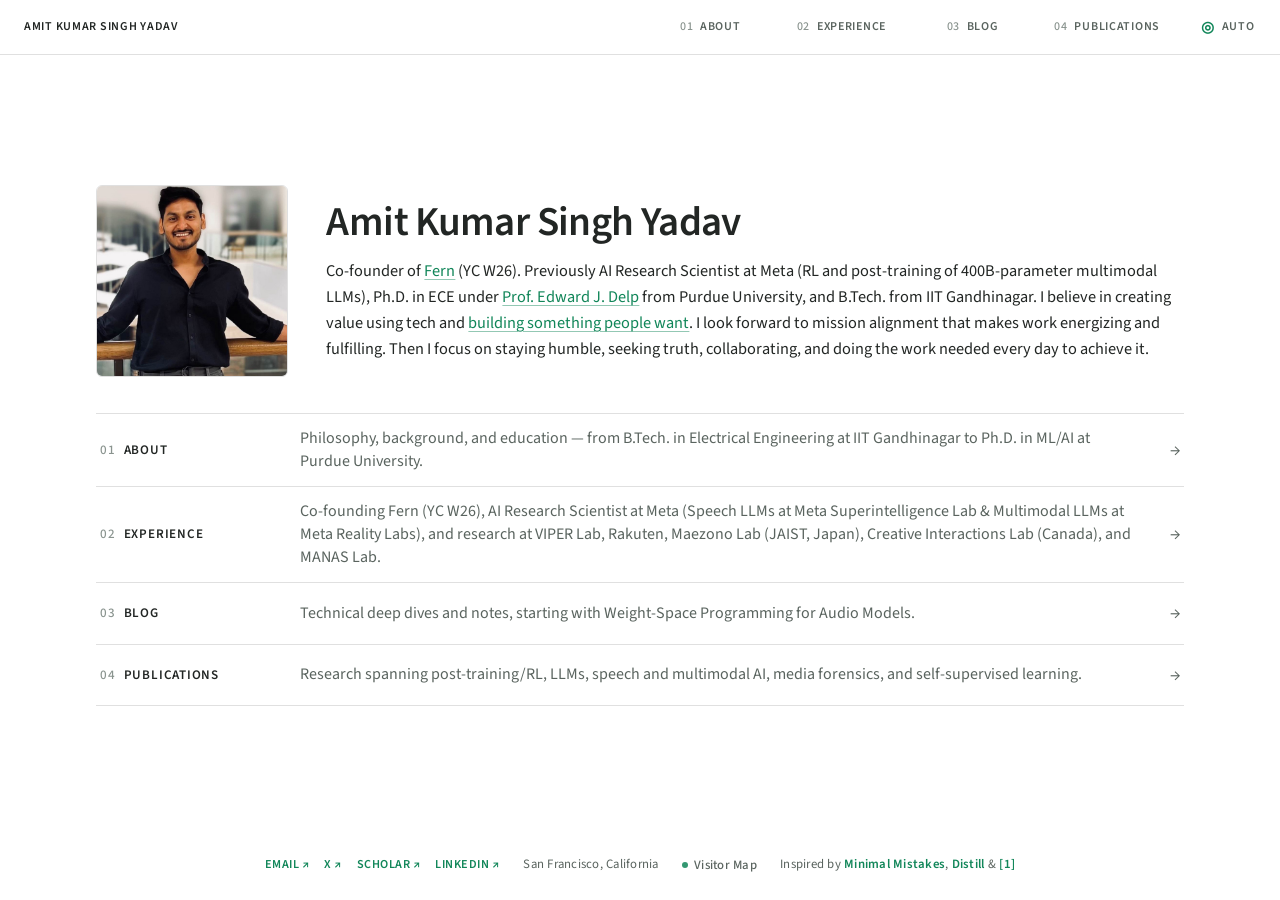
==== commit b0f41189: "Update homepage Meta/PhD intro & clean Experience row; add live top/bottom Like/Unlike buttons & HF/" ====
--- a/index.html
+++ b/index.html
@@ -63,7 +63,7 @@
           <div class="home-hero-intro">
             <h1>Amit Kumar Singh Yadav</h1>
             <p>
-              Co-founder of <a href="https://www.fern.bot" target="_blank" rel="noreferrer">Fern</a> (YC W26). Previously AI Research Scientist at Meta, Ph.D. in ECE from Purdue University, and B.Tech. from IIT Gandhinagar. I believe in creating value using tech and <a href="https://www.ycombinator.com/library/8g-how-to-get-startup-ideas" target="_blank" rel="noreferrer">building something people want</a>. I look forward to mission alignment that makes work energizing and fulfilling. Then I focus on staying humble, seeking truth, collaborating, and doing the work needed every day to achieve it.
+              Co-founder of <a href="https://www.fern.bot" target="_blank" rel="noreferrer">Fern</a> (YC W26). Previously AI Research Scientist at Meta (RL and post-training of 400B-parameter multimodal LLMs), Ph.D. in ECE under <a href="https://scholar.google.com/citations?user=qxs5pc4AAAAJ&amp;hl=en" target="_blank" rel="noreferrer">Prof. Edward J. Delp</a> from Purdue University, and B.Tech. from IIT Gandhinagar. I believe in creating value using tech and <a href="https://www.ycombinator.com/library/8g-how-to-get-startup-ideas" target="_blank" rel="noreferrer">building something people want</a>. I look forward to mission alignment that makes work energizing and fulfilling. Then I focus on staying humble, seeking truth, collaborating, and doing the work needed every day to achieve it.
             </p>
           </div>
         </div>
@@ -74,11 +74,11 @@
             <span class="home-link-description">Philosophy, background, and education — from B.Tech. in Electrical Engineering at IIT Gandhinagar to Ph.D. in ML/AI at Purdue University.</span>
             <span class="home-link-arrow" aria-hidden="true">→</span>
           </a>
-          <div class="home-link-row" data-href="/experience/" role="link" tabindex="0">
-            <a class="home-link-title" href="/experience/"><span>02</span> EXPERIENCE</a>
-            <span class="home-link-description">Co-founding <a href="https://www.fern.bot" target="_blank" rel="noreferrer">Fern</a> (YC W26), AI Research Scientist at Meta, and research at <a href="https://engineering.purdue.edu/~ips/" target="_blank" rel="noreferrer">VIPER Lab</a>, Rakuten Institute of Technology, <a href="https://www.jaist.ac.jp/is/labs/hongo-lab/homepage2025/index.html" target="_blank" rel="noreferrer">Maezono Lab</a> (JAIST), <a href="https://cil.csit.carleton.ca/" target="_blank" rel="noreferrer">Creative Interactions Lab</a>, and <a href="https://sites.google.com/view/nitinkhanna/home" target="_blank" rel="noreferrer">MANAS Lab</a>.</span>
-            <a class="home-link-arrow" href="/experience/" aria-label="Experience">→</a>
-          </div>
+          <a href="/experience/">
+            <span class="home-link-title"><span>02</span> EXPERIENCE</span>
+            <span class="home-link-description">Co-founding Fern (YC W26), AI Research Scientist at Meta (Speech LLMs at Meta Superintelligence Lab &amp; Multimodal LLMs at Meta Reality Labs), and research at VIPER Lab, Rakuten, Maezono Lab (JAIST, Japan), Creative Interactions Lab (Canada), and MANAS Lab.</span>
+            <span class="home-link-arrow" aria-hidden="true">→</span>
+          </a>
           <a href="/blog/">
             <span class="home-link-title"><span>03</span> BLOG</span>
             <span class="home-link-description">Technical deep dives and notes, starting with Weight-Space Programming for Audio Models.</span>
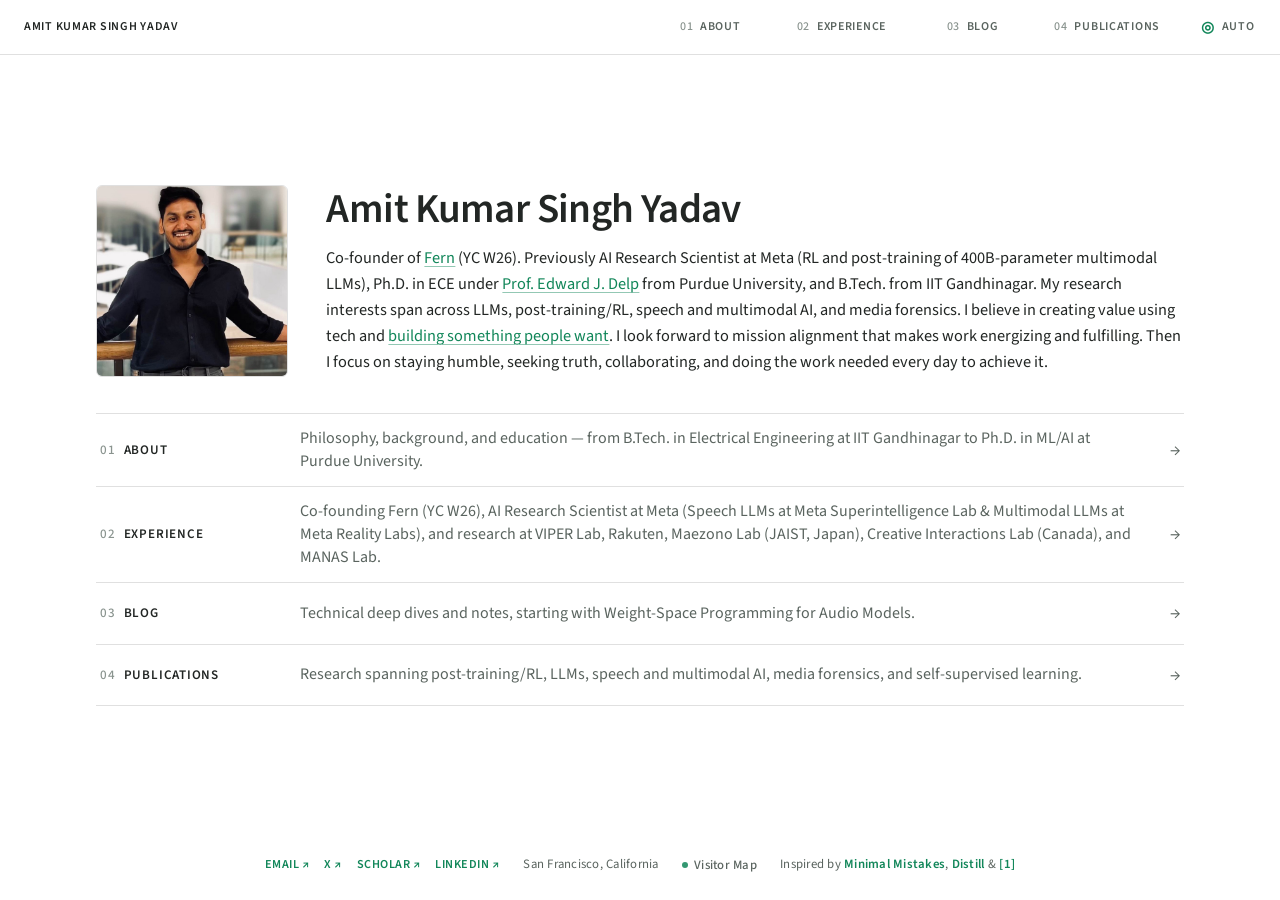
==== commit 0436d4b1: "Add research interests sentence to homepage intro paragraph" ====
--- a/index.html
+++ b/index.html
@@ -63,7 +63,7 @@
           <div class="home-hero-intro">
             <h1>Amit Kumar Singh Yadav</h1>
             <p>
-              Co-founder of <a href="https://www.fern.bot" target="_blank" rel="noreferrer">Fern</a> (YC W26). Previously AI Research Scientist at Meta (RL and post-training of 400B-parameter multimodal LLMs), Ph.D. in ECE under <a href="https://scholar.google.com/citations?user=qxs5pc4AAAAJ&amp;hl=en" target="_blank" rel="noreferrer">Prof. Edward J. Delp</a> from Purdue University, and B.Tech. from IIT Gandhinagar. I believe in creating value using tech and <a href="https://www.ycombinator.com/library/8g-how-to-get-startup-ideas" target="_blank" rel="noreferrer">building something people want</a>. I look forward to mission alignment that makes work energizing and fulfilling. Then I focus on staying humble, seeking truth, collaborating, and doing the work needed every day to achieve it.
+              Co-founder of <a href="https://www.fern.bot" target="_blank" rel="noreferrer">Fern</a> (YC W26). Previously AI Research Scientist at Meta (RL and post-training of 400B-parameter multimodal LLMs), Ph.D. in ECE under <a href="https://scholar.google.com/citations?user=qxs5pc4AAAAJ&amp;hl=en" target="_blank" rel="noreferrer">Prof. Edward J. Delp</a> from Purdue University, and B.Tech. from IIT Gandhinagar. My research interests span across LLMs, post-training/RL, speech and multimodal AI, and media forensics. I believe in creating value using tech and <a href="https://www.ycombinator.com/library/8g-how-to-get-startup-ideas" target="_blank" rel="noreferrer">building something people want</a>. I look forward to mission alignment that makes work energizing and fulfilling. Then I focus on staying humble, seeking truth, collaborating, and doing the work needed every day to achieve it.
             </p>
           </div>
         </div>
